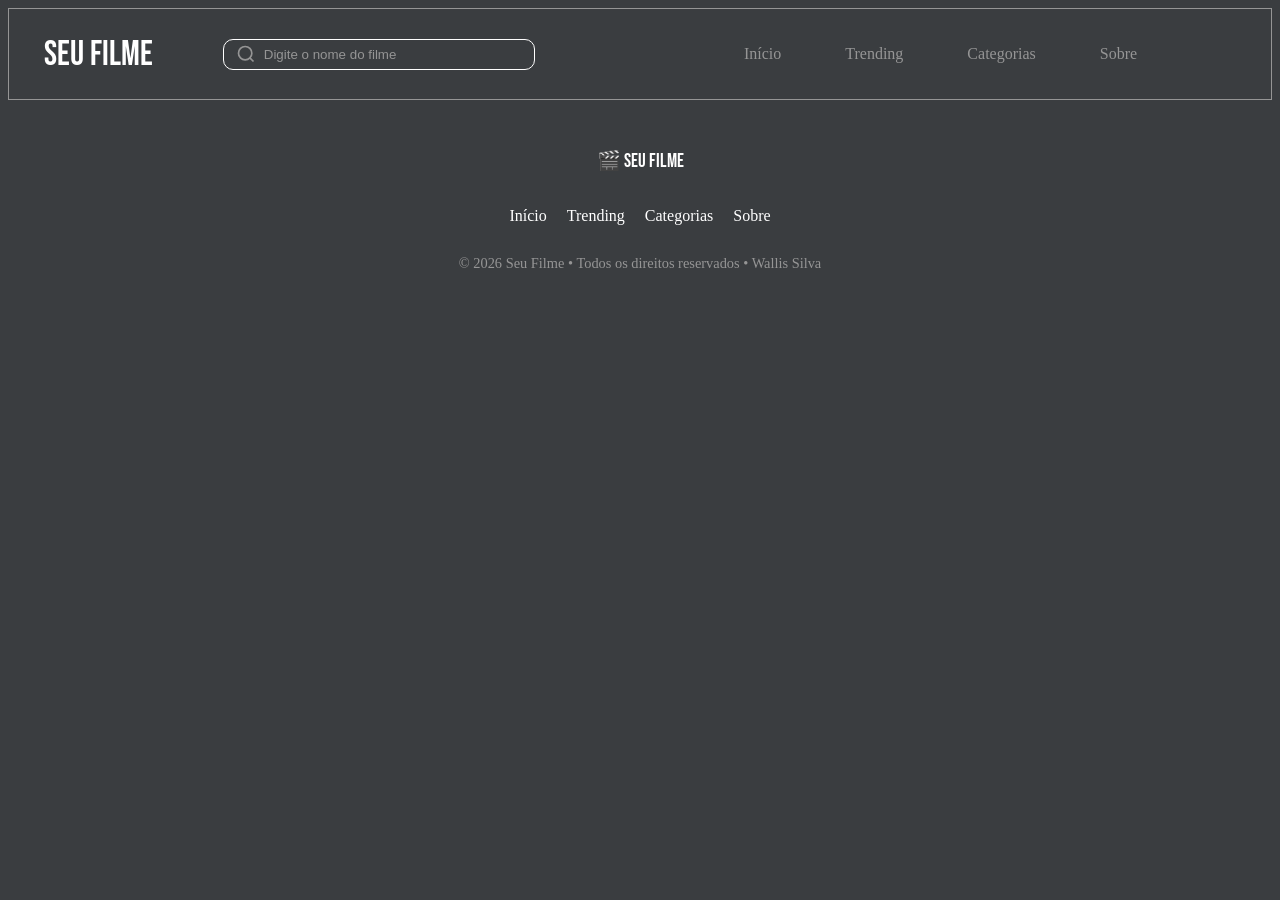
==== trending.html @ ad5f325c "criação da página trending, atualização de funções no js" ====
<!DOCTYPE html>
<html lang="pt-br">
<head>
    <meta charset="UTF-8">
    <meta name="viewport" content="width=device-width, initial-scale=1.0">
    <title>Seu Filme</title>

    <link rel="preconnect" href="https://fonts.googleapis.com">
    <link rel="preconnect" href="https://fonts.gstatic.com" crossorigin>
    <link href="https://fonts.googleapis.com/css2?family=Bebas+Neue&display=swap" rel="stylesheet">

    <link rel="stylesheet" href="./css/style.css">
   
</head>
<body>

   <header>

        <div class="logo">
            Seu Filme
        </div>

        <div class="nav-busca">
            
            <svg class="icon-lupa">
                <use href="svg/icons.svg#icon-lupa"></use>
            </svg>
            
            <input type="text" placeholder="Digite o nome do filme" class="input-header">
        </div>

        <nav class="nav-desktop">
            <ul>
               <li><a href="index.html">Início</a></li>
                <li><a href="trending.html">Trending</a></li>
                <li><a href="#">Categorias</a></li>
                <li><a href="#">Sobre</a></li>
            </ul>
        </nav>

        <!-- Menu mobile -->
        <div class="menu-overlay"></div>

        <nav class="menu-mobile">
            <ul>
                <li><a href="index.html">Início</a></li>
                <li><a href="trending.html">Trending</a></li>
                <li><a href="#">Categorias</a></li>
                <li><a href="#">Sobre</a></li>
            </ul>
         </nav>

        <button class="menu-hamb">☰</button>

   </header>

   <footer>

    <div class="footer-container">
        <p class="footer-logo"> 🎬 Seu Filme </p>

        <nav class="footer-nav">
            <a href="index.html">Início</a>
            <a href="trending.html">Trending</a>
            <a href="#">Categorias</a>
            <a href="#">Sobre</a>
        </nav>

        <p class="footer-copy">
            © 2026 Seu Filme • Todos os direitos reservados • Wallis Silva
        </p>
    </div>
    
   </footer>

    <script src="js/script.js"></script>
    
</body>
</html>
---- css/style.css ----
@import url("variaveis.css");

@import url("layout.css");

@import url("carosel.css");

@import url("categorias.css");
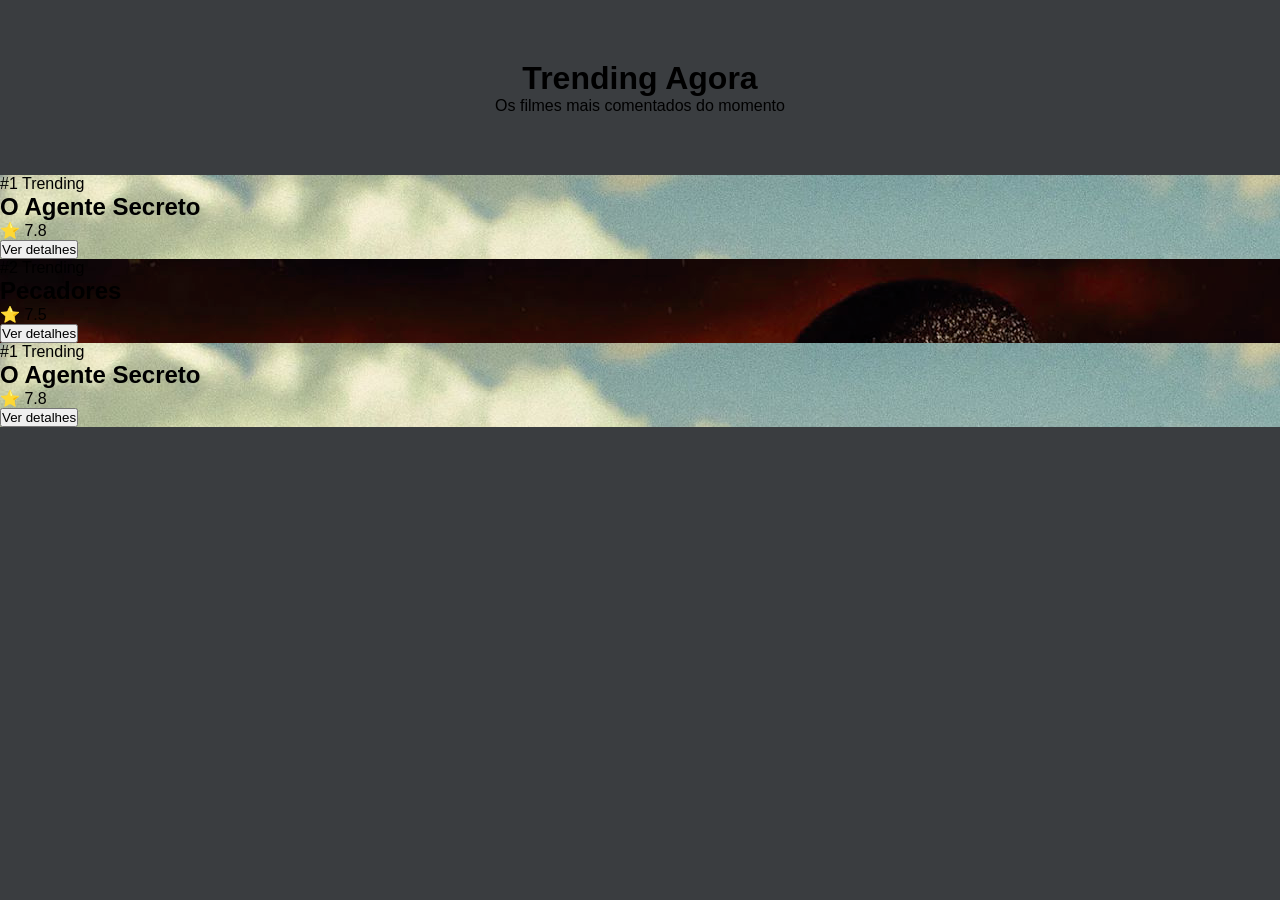
==== commit 73fdea12: "atualização da página trending" ====
--- a/trending.html
+++ b/trending.html
@@ -3,18 +3,19 @@
 <head>
     <meta charset="UTF-8">
     <meta name="viewport" content="width=device-width, initial-scale=1.0">
-    <title>Seu Filme</title>
+    <title> Trending • Seu Filme</title>
 
     <link rel="preconnect" href="https://fonts.googleapis.com">
     <link rel="preconnect" href="https://fonts.gstatic.com" crossorigin>
     <link href="https://fonts.googleapis.com/css2?family=Bebas+Neue&display=swap" rel="stylesheet">
 
-    <link rel="stylesheet" href="./css/style.css">
+    <link rel="stylesheet" href="css/trending.css">
+    <link rel="stylesheet" href="css/variaveis.css">
    
 </head>
 <body>
 
-   <header>
+   <!-- <header>
 
         <div class="logo">
             Seu Filme
@@ -36,10 +37,10 @@
                 <li><a href="#">Categorias</a></li>
                 <li><a href="#">Sobre</a></li>
             </ul>
-        </nav>
+        </nav> -->
 
         <!-- Menu mobile -->
-        <div class="menu-overlay"></div>
+        <!-- <div class="menu-overlay"></div>
 
         <nav class="menu-mobile">
             <ul>
@@ -52,26 +53,60 @@
 
         <button class="menu-hamb">☰</button>
 
+   </header> -->
+
+   <header class="trending-header">
+        <h1> Trending Agora </h1>
+        <p> Os filmes mais comentados do momento </p>
    </header>
 
-   <footer>
+   <main>
+        <section class="trending-item" style="background-image: url('imagens/oAgenteSecreto2.jpg')">
+            <div class="trending-conteudo">
+                <span class="trend-film"> #1 Trending </span>
+                <h2>O Agente Secreto </h2>
+                <p class="nota">⭐ 7.8</p>
+                <button class="btn"> Ver detalhes </button>
+            </div>
+        </section>
 
-    <div class="footer-container">
-        <p class="footer-logo"> 🎬 Seu Filme </p>
+        <section class="trending-item" style="background-image: url('imagens/pecadores.jpg')">
+            <div class="trending-conteudo">
+                <span class="trend-film"> #2 Trending </span>
+                <h2> Pecadores </h2>
+                <p class="nota">⭐ 7.5</p>
+                <button class="btn"> Ver detalhes </button>
+            </div>
+        </section>
 
-        <nav class="footer-nav">
-            <a href="index.html">Início</a>
-            <a href="trending.html">Trending</a>
-            <a href="#">Categorias</a>
-            <a href="#">Sobre</a>
-        </nav>
+        <section class="trending-item" style="background-image: url('imagens/oAgenteSecreto2.jpg')">
+            <div class="trending-conteudo">
+                <span class="trend-film"> #1 Trending </span>
+                <h2>O Agente Secreto </h2>
+                <p class="nota">⭐ 7.8</p>
+                <button class="btn"> Ver detalhes </button>
+            </div>
+        </section>
+   </main>
 
-        <p class="footer-copy">
-            © 2026 Seu Filme • Todos os direitos reservados • Wallis Silva
-        </p>
-    </div>
+   <!--  <footer>
+
+        <div class="footer-container">
+            <p class="footer-logo"> 🎬 Seu Filme </p>
+
+            <nav class="footer-nav">
+                <a href="index.html">Início</a>
+                <a href="trending.html">Trending</a>
+                <a href="#">Categorias</a>
+                <a href="#">Sobre</a>
+            </nav>
+
+            <p class="footer-copy">
+                © 2026 Seu Filme • Todos os direitos reservados • Wallis Silva
+            </p>
+        </div>
     
-   </footer>
+    </footer> -->
 
     <script src="js/script.js"></script>
     
--- a/css/trending.css
+++ b/css/trending.css
@@ -0,0 +1,17 @@
+* {
+    margin: 0;
+    padding: 0;
+    box-sizing: border-box;
+    font-family: Arial, sans-serif;
+}
+
+body {
+    background-color: var(--bg);
+}
+
+/* Header */
+
+.trending-header {
+    text-align: center;
+    padding: 60px 20px;
+}
--- a/css/variaveis.css
+++ b/css/variaveis.css
@@ -0,0 +1,5 @@
+:root{
+    --bg:#3a3d40;
+    --texto:#959595;
+    --destaque:purple;
+}
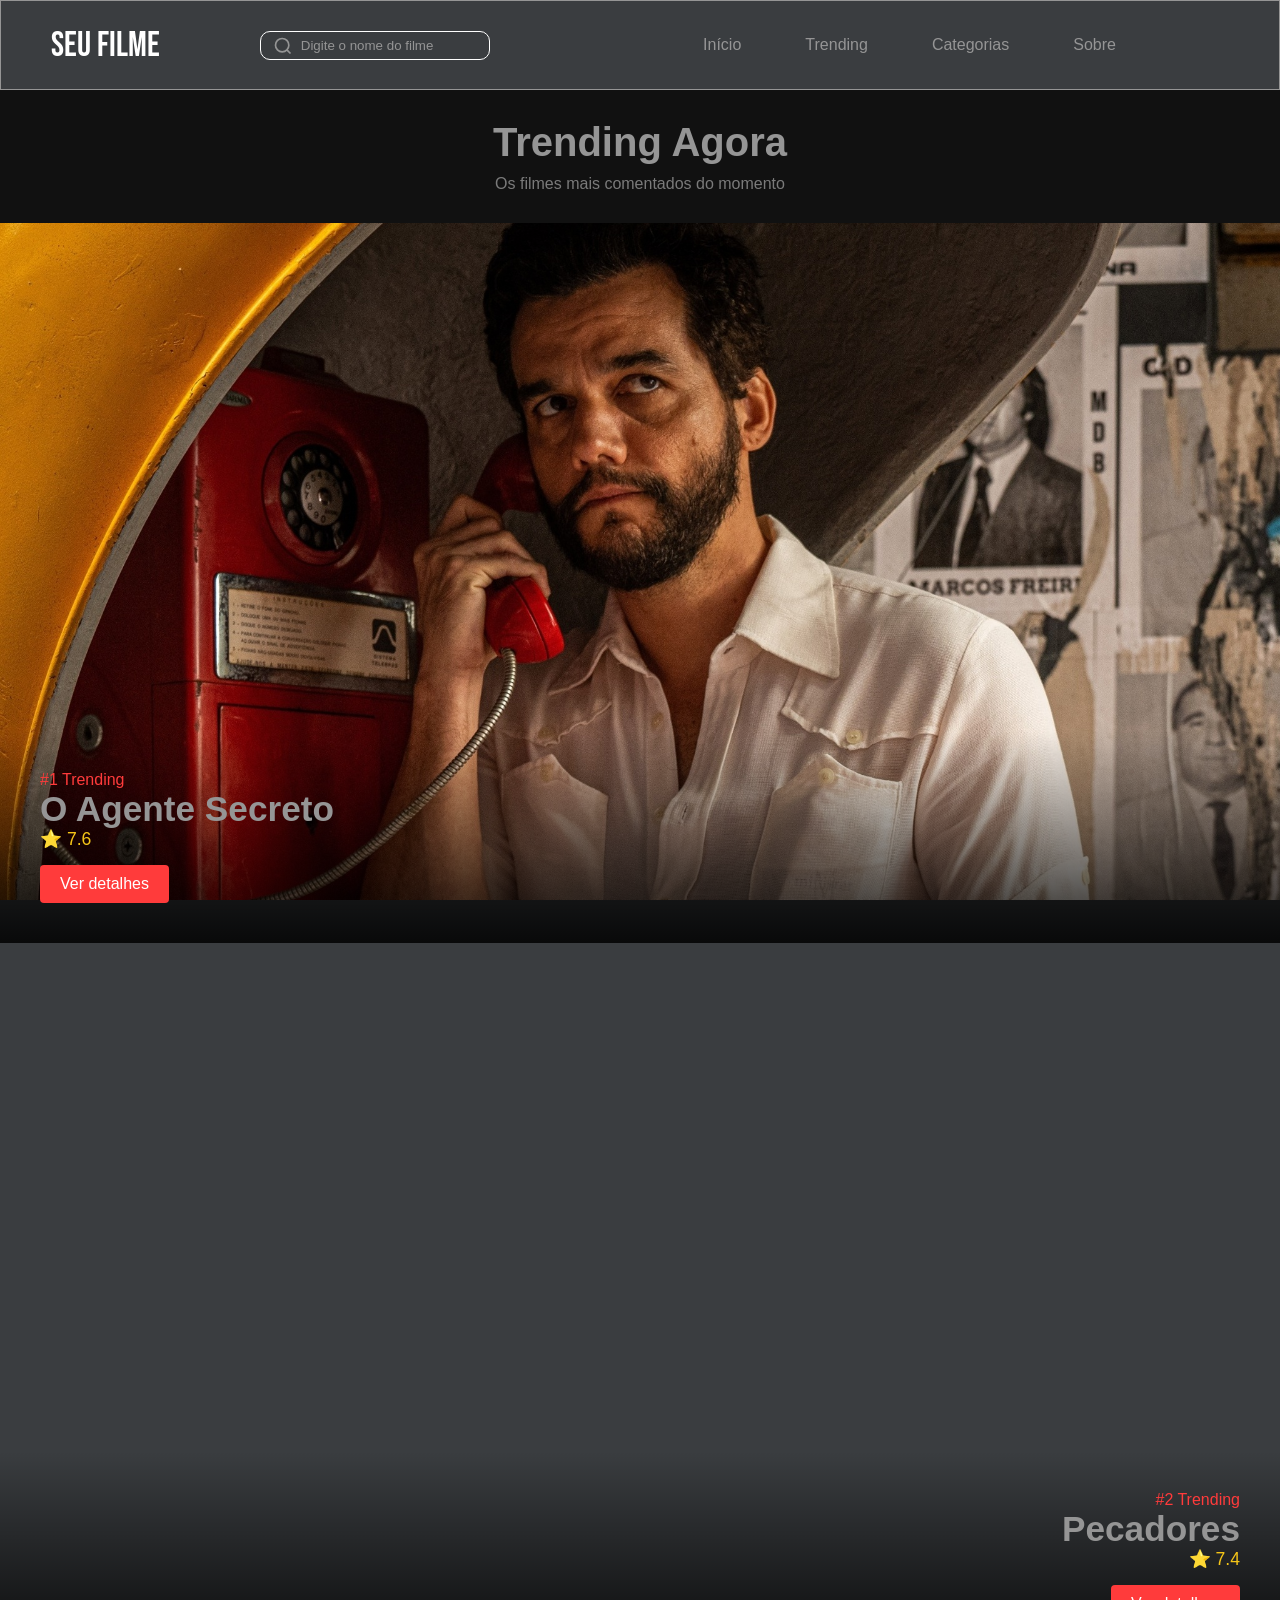
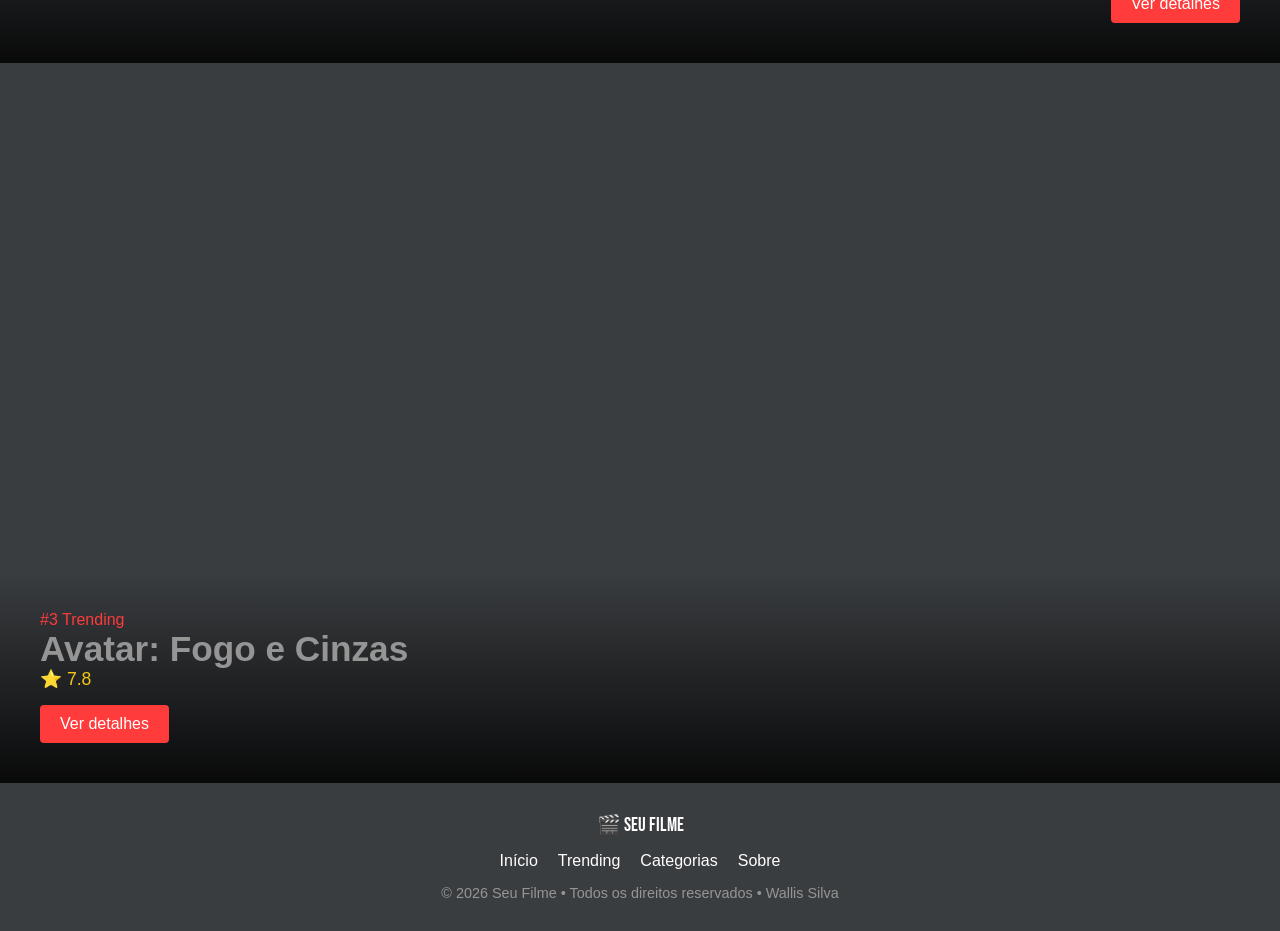
==== commit 2efcd9ef: "organizacao do codigo" ====
--- a/trending.html
+++ b/trending.html
@@ -11,12 +11,13 @@
 
     <link rel="stylesheet" href="css/trending.css">
     <link rel="stylesheet" href="css/variaveis.css">
+    <link rel="stylesheet" href="css/style.css">
+    
    
 </head>
 <body>
 
-   <!-- <header>
-
+   <header>
         <div class="logo">
             Seu Filme
         </div>
@@ -37,10 +38,10 @@
                 <li><a href="#">Categorias</a></li>
                 <li><a href="#">Sobre</a></li>
             </ul>
-        </nav> -->
+        </nav>
 
         <!-- Menu mobile -->
-        <!-- <div class="menu-overlay"></div>
+        <div class="menu-overlay"></div>
 
         <nav class="menu-mobile">
             <ul>
@@ -52,20 +53,19 @@
          </nav>
 
         <button class="menu-hamb">☰</button>
+   </header>
 
-   </header> -->
-
-   <header class="trending-header">
+   <div class="trending-header">
         <h1> Trending Agora </h1>
         <p> Os filmes mais comentados do momento </p>
-   </header>
+   </div>
 
-   <main>
-        <section class="trending-item" style="background-image: url('imagens/oAgenteSecreto2.jpg')">
+   <div>
+        <section class="trending-item oAgente" style="background-image: url('imagens/oAgenteSecreto.jpg')">
             <div class="trending-conteudo">
                 <span class="trend-film"> #1 Trending </span>
-                <h2>O Agente Secreto </h2>
-                <p class="nota">⭐ 7.8</p>
+                <h2> O Agente Secreto </h2>
+                <p class="nota">⭐ 7.6</p>
                 <button class="btn"> Ver detalhes </button>
             </div>
         </section>
@@ -74,22 +74,22 @@
             <div class="trending-conteudo">
                 <span class="trend-film"> #2 Trending </span>
                 <h2> Pecadores </h2>
-                <p class="nota">⭐ 7.5</p>
+                <p class="nota">⭐ 7.4</p>
                 <button class="btn"> Ver detalhes </button>
             </div>
         </section>
 
-        <section class="trending-item" style="background-image: url('imagens/oAgenteSecreto2.jpg')">
+        <section class="trending-item" style="background-image: url('imagens/avatar.jpg')">
             <div class="trending-conteudo">
-                <span class="trend-film"> #1 Trending </span>
-                <h2>O Agente Secreto </h2>
+                <span class="trend-film"> #3 Trending </span>
+                <h2> Avatar: Fogo e Cinzas </h2>
                 <p class="nota">⭐ 7.8</p>
                 <button class="btn"> Ver detalhes </button>
             </div>
         </section>
-   </main>
+   </div>
 
-   <!--  <footer>
+    <footer>
 
         <div class="footer-container">
             <p class="footer-logo"> 🎬 Seu Filme </p>
@@ -106,7 +106,7 @@
             </p>
         </div>
     
-    </footer> -->
+    </footer> 
 
     <script src="js/script.js"></script>
     
--- a/css/trending.css
+++ b/css/trending.css
@@ -5,13 +5,92 @@
     font-family: Arial, sans-serif;
 }
 
-body {
-    background-color: var(--bg);
-}
-
 /* Header */
 
 .trending-header {
     text-align: center;
-    padding: 60px 20px;
+    padding: 30px 20px;
+    background: #111;
+}
+
+.trending-header h1 {
+    font-size: 2.5rem;
+}
+
+.trending-header p {
+    opacity: 0.8;
+    margin-top: 10px;
+}
+
+/* Trending section */
+.trending-item {
+    min-height: 80vh;
+    background-size: cover;
+    background-position: center;
+    background-attachment: fixed;
+    display: flex;
+    align-items: flex-end;
+}
+
+.trending-item, .oAgente{
+    background-position: top;
+}
+
+/* Conteúdo */
+.trending-conteudo {
+    width: 100%;
+    padding: 40px;
+    background: linear-gradient(
+        to top,
+        rgba(0,0,0,0.85),
+        rgba(0,0,0,0)
+    );
+}
+
+.trend-film {
+    color: #ff3b3b;
+    margin: 10px 0;
+}
+
+.trending-conteudo h2 {
+    font-size: 2.2rem;
+    margin-bottom: 10px 0;
+}
+
+.nota {
+    font-size: 1.1rem;
+    margin-bottom: 15px;
+}
+
+.btn {
+    background: #ff3b3b;
+    border: none;
+    padding: 10px 20px;
+    color: #fff;
+    font-size: 1rem;
+    cursor: pointer;
+    border-radius: 4px;
+}
+
+.btn:hover {
+    background: #ff1f1f;
+}
+
+/* Intercalar layout */
+.trending-item:nth-child(even) {
+    justify-content: flex-end;
+    text-align: right;
+} /* Even é uma palavra-chave que significa todos os elementos par*/
+
+/* Mobile */
+
+@media (max-width: 768px) {
+    .trending-item {
+        background-attachment: scroll;
+        min-height: 70vh;
+    }
+
+    .trending-conteudo h2 {
+        font-size: 1.8rem;
+    }
 }
--- a/css/style.css
+++ b/css/style.css
@@ -0,0 +1,12 @@
+@import url("variaveis.css");
+
+@import url("layout.css");
+
+@import url("mobile.css");
+
+@import url("carosel.css");
+
+@import url("filmes.css");
+
+@import url("trending.css");
+
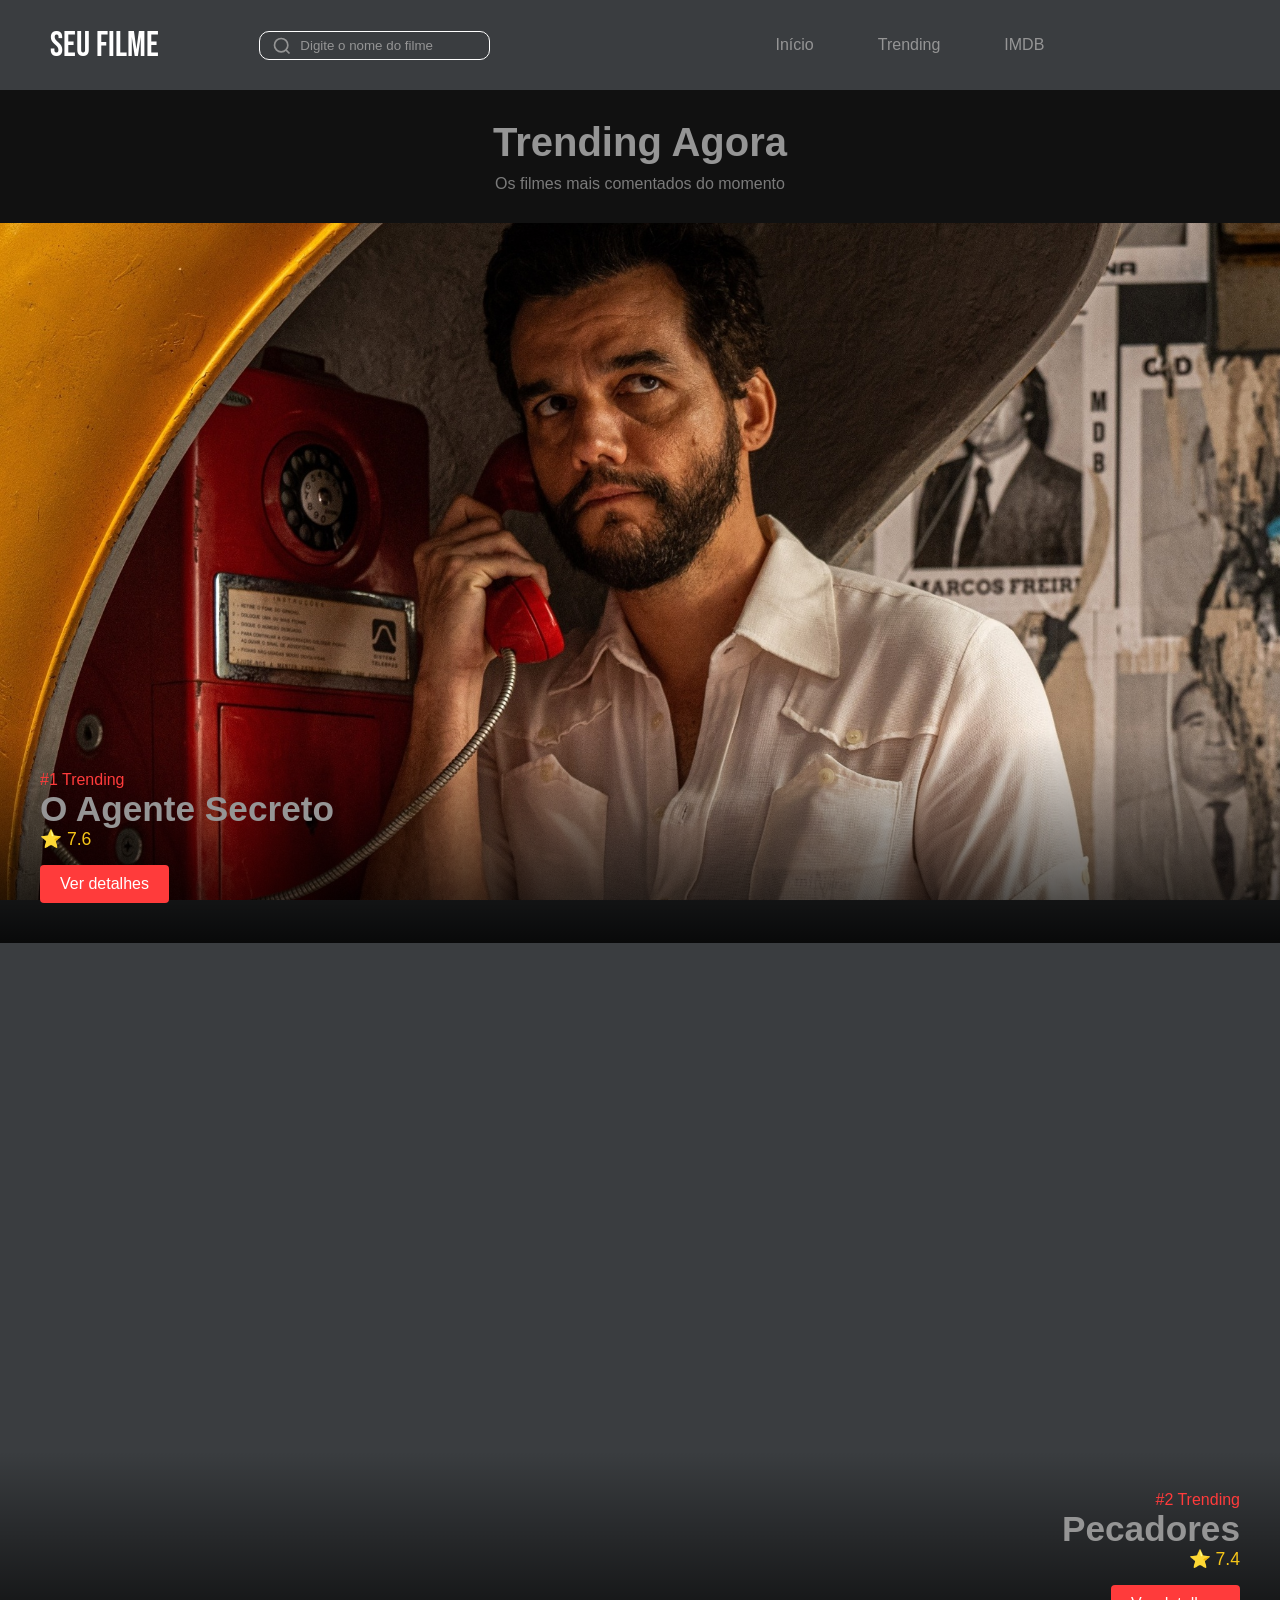
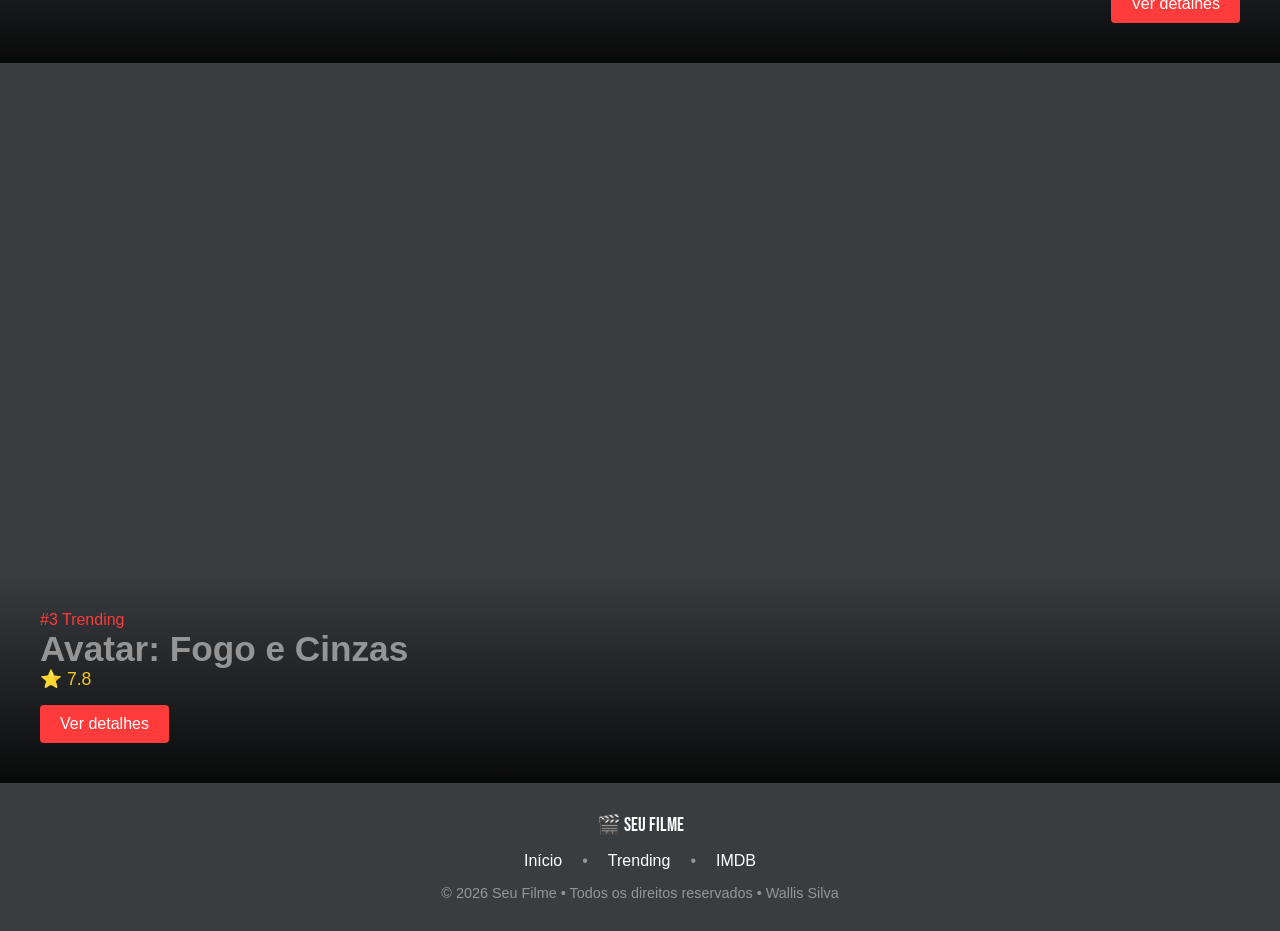
==== commit 4d7335e0: "ajustes no layout e mobile" ====
--- a/trending.html
+++ b/trending.html
@@ -9,15 +9,12 @@
     <link rel="preconnect" href="https://fonts.gstatic.com" crossorigin>
     <link href="https://fonts.googleapis.com/css2?family=Bebas+Neue&display=swap" rel="stylesheet">
 
-    <link rel="stylesheet" href="css/trending.css">
-    <link rel="stylesheet" href="css/variaveis.css">
     <link rel="stylesheet" href="css/style.css">
-    
-   
 </head>
 <body>
 
    <header>
+
         <div class="logo">
             Seu Filme
         </div>
@@ -31,28 +28,30 @@
             <input type="text" placeholder="Digite o nome do filme" class="input-header">
         </div>
 
+        <!-- Menu desktop -->
         <nav class="nav-desktop">
             <ul>
-               <li><a href="index.html">Início</a></li>
-                <li><a href="trending.html">Trending</a></li>
-                <li><a href="#">Categorias</a></li>
-                <li><a href="#">Sobre</a></li>
+               <li><a href="index.html"> Início </a></li>
+                <li><a href="trending.html"> Trending </a></li>
+                <li><a href="https://www.imdb.com/pt/"> IMDB </a></li>
+                <!-- <li><a href="sobre.html"> Sobre </a></li> -->
             </ul>
         </nav>
 
         <!-- Menu mobile -->
-        <div class="menu-overlay"></div>
-
         <nav class="menu-mobile">
             <ul>
-                <li><a href="index.html">Início</a></li>
-                <li><a href="trending.html">Trending</a></li>
-                <li><a href="#">Categorias</a></li>
-                <li><a href="#">Sobre</a></li>
+                <li><a href="index.html"> Início </a></li>
+                <li><a href="trending.html"> Trending </a></li>
+                <li><a href="categorias.html"> Categorias </a></li>
+                <li><a href="sobre.html"> Sobre </a></li>
             </ul>
          </nav>
 
-        <button class="menu-hamb">☰</button>
+        <button class="menu-hamb"> ☰ </button>
+
+        <div class="menu-overlay"></div> <!-- Criar sobreposição quando o menu for acionado -->
+
    </header>
 
    <div class="trending-header">
@@ -96,9 +95,11 @@
 
             <nav class="footer-nav">
                 <a href="index.html">Início</a>
+                •
                 <a href="trending.html">Trending</a>
-                <a href="#">Categorias</a>
-                <a href="#">Sobre</a>
+                •
+                <a href="https://www.imdb.com/pt/">IMDB</a>
+                <!-- <a href="sobre.html">Sobre</a> -->
             </nav>
 
             <p class="footer-copy">
--- a/css/style.css
+++ b/css/style.css
@@ -1,8 +1,6 @@
 @import url("variaveis.css");
 
 @import url("layout.css");
-
-@import url("mobile.css");
 
 @import url("carosel.css");
 
@@ -10,3 +8,5 @@
 
 @import url("trending.css");
 
+@import url("mobile.css");
+
